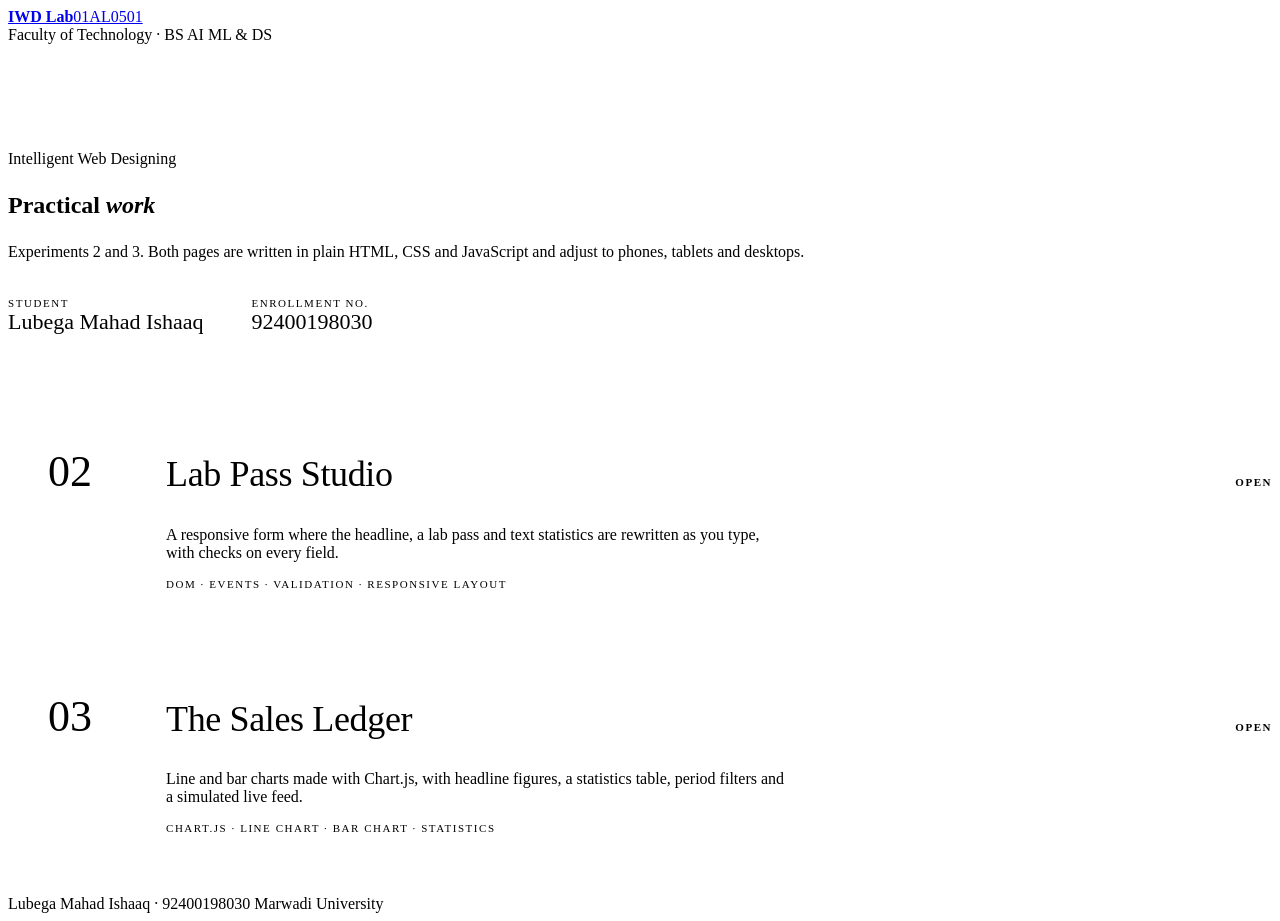
==== index.html @ a54226a1 "Add files via upload" ====
<!DOCTYPE html>
<html lang="en" data-theme="light">
<head>
  <meta charset="UTF-8">
  <meta name="viewport" content="width=device-width, initial-scale=1.0">
  <title>IWD Practicals | Lubega Mahad Ishaaq</title>
  <meta name="description" content="Intelligent Web Designing (01AL0501) practicals: Experiment 2 and Experiment 3.">
  <link rel="stylesheet" href="assets/css/base.css">
  <style>
    .hero { padding: clamp(40px, 7vw, 96px) 0 40px; border-bottom: 1px solid var(--ink); }
    .hero .kicker { margin-bottom: 24px; }
    .hero .deck { margin-top: 24px; }
    .who { display: flex; gap: 48px; flex-wrap: wrap; margin-top: 36px; }
    .who span { display: block; font-size: 11px; letter-spacing: .14em; text-transform: uppercase; color: var(--ink-2); }
    .who strong { font-family: var(--serif); font-weight: 400; font-size: 22px; }

    .list { list-style: none; }
    .item { border-bottom: 1px solid var(--rule); }
    .item a {
      display: grid; grid-template-columns: 90px minmax(0, 1fr) auto; gap: 28px; align-items: baseline;
      padding: 34px 0; color: inherit; text-decoration: none;
    }
    .num { font-family: var(--serif); font-size: 44px; line-height: 1; color: var(--ink-3); transition: color .2s; }
    .item h2 { font-family: var(--serif); font-weight: 400; font-size: clamp(26px, 3vw, 36px); line-height: 1.15; letter-spacing: -.01em; }
    .item p { margin-top: 8px; color: var(--ink-2); max-width: 620px; }
    .topics { margin-top: 12px; font-size: 11px; letter-spacing: .14em; text-transform: uppercase; color: var(--ink-3); }
    .go { font-size: 11px; letter-spacing: .14em; text-transform: uppercase; font-weight: 700; border-bottom: 1px solid var(--ink); padding-bottom: 3px; white-space: nowrap; }
    .item a:hover .num, .item a:hover h2 { color: var(--accent); }
    .item a:hover .go { color: var(--accent); border-color: var(--accent); }
    @media (max-width: 640px) {
      .item a { grid-template-columns: 1fr; gap: 10px; }
      .go { justify-self: start; }
    }
  </style>
</head>
<body>
  <header class="masthead">
    <div class="masthead-row">
      <a class="wordmark" href="./"><b>IWD Lab</b><span>01AL0501</span></a>
      <div class="mast-meta"><span class="hide-sm">Faculty of Technology &middot; BS AI ML &amp; DS</span></div>
    </div>
  </header>

  <main class="page">
    <section class="hero">
      <p class="kicker">Intelligent Web Designing</p>
      <h1 class="display">Practical <em>work</em></h1>
      <p class="deck">Experiments 2 and 3. Both pages are written in plain HTML, CSS and JavaScript and adjust to phones, tablets and desktops.</p>
      <div class="who">
        <div><span>Student</span><strong>Lubega Mahad Ishaaq</strong></div>
        <div><span>Enrollment no.</span><strong>92400198030</strong></div>
      </div>
    </section>

    <ul class="list">
      <li class="item">
        <a href="experiment-2/">
          <span class="num">02</span>
          <div>
            <h2>Lab Pass Studio</h2>
            <p>A responsive form where the headline, a lab pass and text statistics are rewritten as you type, with checks on every field.</p>
            <p class="topics">DOM &middot; Events &middot; Validation &middot; Responsive layout</p>
          </div>
          <span class="go">Open</span>
        </a>
      </li>
      <li class="item">
        <a href="experiment-3/">
          <span class="num">03</span>
          <div>
            <h2>The Sales Ledger</h2>
            <p>Line and bar charts made with Chart.js, with headline figures, a statistics table, period filters and a simulated live feed.</p>
            <p class="topics">Chart.js &middot; Line chart &middot; Bar chart &middot; Statistics</p>
          </div>
          <span class="go">Open</span>
        </a>
      </li>
    </ul>
  </main>

  <footer class="colophon">
    <span>Lubega Mahad Ishaaq &middot; 92400198030</span>
    <span>Marwadi University</span>
  </footer>

  <script>
    try { document.documentElement.dataset.theme = localStorage.getItem("iwd-theme") || "light"; } catch (e) {}
  </script>
</body>
</html>
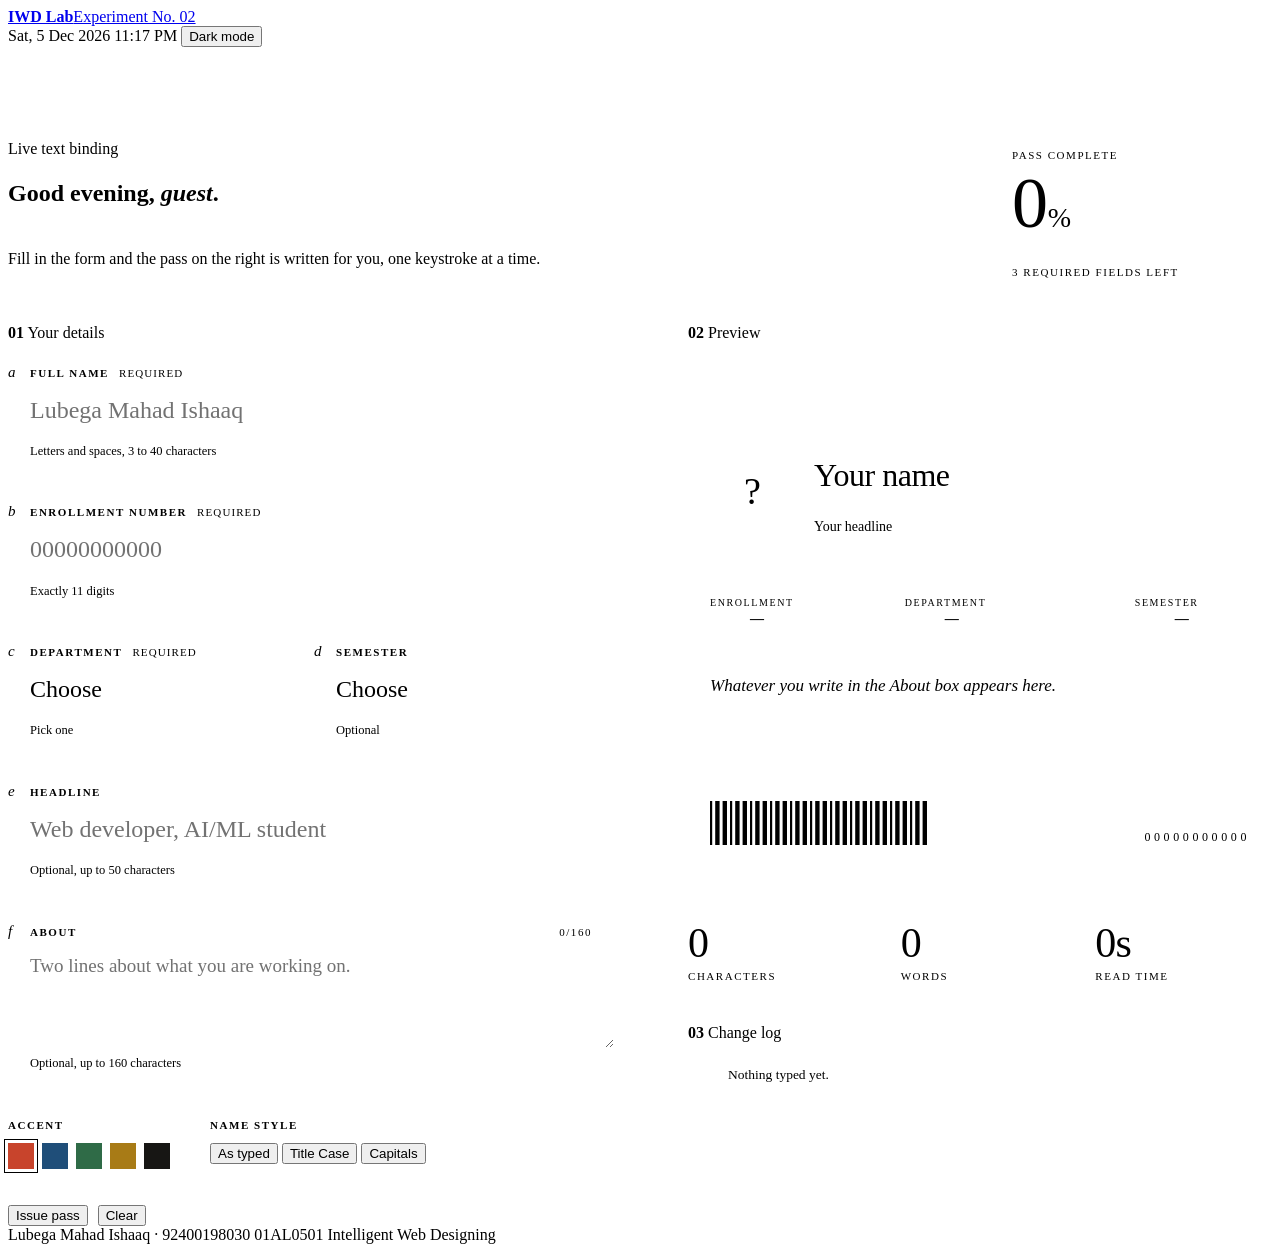
==== commit 39319bb9: "Add files via upload" ====
--- a/index.html
+++ b/index.html
@@ -3,88 +3,179 @@
 <head>
   <meta charset="UTF-8">
   <meta name="viewport" content="width=device-width, initial-scale=1.0">
-  <title>IWD Practicals | Lubega Mahad Ishaaq</title>
-  <meta name="description" content="Intelligent Web Designing (01AL0501) practicals: Experiment 2 and Experiment 3.">
-  <link rel="stylesheet" href="assets/css/base.css">
-  <style>
-    .hero { padding: clamp(40px, 7vw, 96px) 0 40px; border-bottom: 1px solid var(--ink); }
-    .hero .kicker { margin-bottom: 24px; }
-    .hero .deck { margin-top: 24px; }
-    .who { display: flex; gap: 48px; flex-wrap: wrap; margin-top: 36px; }
-    .who span { display: block; font-size: 11px; letter-spacing: .14em; text-transform: uppercase; color: var(--ink-2); }
-    .who strong { font-family: var(--serif); font-weight: 400; font-size: 22px; }
-
-    .list { list-style: none; }
-    .item { border-bottom: 1px solid var(--rule); }
-    .item a {
-      display: grid; grid-template-columns: 90px minmax(0, 1fr) auto; gap: 28px; align-items: baseline;
-      padding: 34px 0; color: inherit; text-decoration: none;
-    }
-    .num { font-family: var(--serif); font-size: 44px; line-height: 1; color: var(--ink-3); transition: color .2s; }
-    .item h2 { font-family: var(--serif); font-weight: 400; font-size: clamp(26px, 3vw, 36px); line-height: 1.15; letter-spacing: -.01em; }
-    .item p { margin-top: 8px; color: var(--ink-2); max-width: 620px; }
-    .topics { margin-top: 12px; font-size: 11px; letter-spacing: .14em; text-transform: uppercase; color: var(--ink-3); }
-    .go { font-size: 11px; letter-spacing: .14em; text-transform: uppercase; font-weight: 700; border-bottom: 1px solid var(--ink); padding-bottom: 3px; white-space: nowrap; }
-    .item a:hover .num, .item a:hover h2 { color: var(--accent); }
-    .item a:hover .go { color: var(--accent); border-color: var(--accent); }
-    @media (max-width: 640px) {
-      .item a { grid-template-columns: 1fr; gap: 10px; }
-      .go { justify-self: start; }
-    }
-  </style>
+  <title>Lab Pass Studio | IWD Experiment 2</title>
+  <meta name="description" content="Experiment 2: a responsive interface that rewrites page text as the user types.">
+  <link rel="stylesheet" href="../assets/css/base.css">
+  <link rel="stylesheet" href="style.css">
 </head>
 <body>
+
   <header class="masthead">
     <div class="masthead-row">
-      <a class="wordmark" href="./"><b>IWD Lab</b><span>01AL0501</span></a>
-      <div class="mast-meta"><span class="hide-sm">Faculty of Technology &middot; BS AI ML &amp; DS</span></div>
+      <a class="wordmark" href="../index.html"><b>IWD Lab</b><span>Experiment No. 02</span></a>
+      <div class="mast-meta">
+        <span class="hide-sm" id="clock">&nbsp;</span>
+        <button class="text-btn" id="themeBtn" type="button">Dark mode</button>
+      </div>
     </div>
   </header>
 
   <main class="page">
+
+    <!-- headline: rewritten by JavaScript as the user types -->
     <section class="hero">
-      <p class="kicker">Intelligent Web Designing</p>
-      <h1 class="display">Practical <em>work</em></h1>
-      <p class="deck">Experiments 2 and 3. Both pages are written in plain HTML, CSS and JavaScript and adjust to phones, tablets and desktops.</p>
-      <div class="who">
-        <div><span>Student</span><strong>Lubega Mahad Ishaaq</strong></div>
-        <div><span>Enrollment no.</span><strong>92400198030</strong></div>
+      <div class="hero-text">
+        <p class="kicker">Live text binding</p>
+        <h1 class="display" id="greeting">Good day, <em>guest</em>.</h1>
+        <p class="deck" id="deck">Fill in the form and the pass on the right is written for you, one keystroke at a time.</p>
+      </div>
+      <div class="meter" aria-live="polite">
+        <span class="meter-label">Pass complete</span>
+        <span class="meter-value"><span id="pctValue">0</span><small>%</small></span>
+        <div class="meter-track"><div class="meter-fill" id="pctFill"></div></div>
+        <span class="meter-note" id="pctNote">3 required fields left</span>
       </div>
     </section>
 
-    <ul class="list">
-      <li class="item">
-        <a href="experiment-2/">
-          <span class="num">02</span>
+    <section class="workspace">
+
+      <!-- left column: the form -->
+      <form class="form-col" id="profileForm" novalidate>
+        <div class="sec-label"><b>01</b> Your details</div>
+
+        <div class="field" data-field="name">
+          <label for="name"><span class="n">a</span>Full name <i>required</i></label>
+          <input type="text" id="name" name="name" placeholder="Lubega Mahad Ishaaq" autocomplete="name" maxlength="40">
+          <p class="hint" data-default="Letters and spaces, 3 to 40 characters">Letters and spaces, 3 to 40 characters</p>
+        </div>
+
+        <div class="field" data-field="enrollment">
+          <label for="enrollment"><span class="n">b</span>Enrollment number <i>required</i></label>
+          <input type="text" id="enrollment" name="enrollment" placeholder="00000000000" inputmode="numeric" maxlength="11">
+          <p class="hint" data-default="Exactly 11 digits">Exactly 11 digits</p>
+        </div>
+
+        <div class="pair">
+          <div class="field" data-field="department">
+            <label for="department"><span class="n">c</span>Department <i>required</i></label>
+            <select id="department" name="department">
+              <option value="">Choose</option>
+              <option>BS - AI ML &amp; DS</option>
+              <option>Computer Engineering</option>
+              <option>Information Technology</option>
+              <option>Electronics &amp; Communication</option>
+            </select>
+            <p class="hint" data-default="Pick one">Pick one</p>
+          </div>
+
+          <div class="field" data-field="semester">
+            <label for="semester"><span class="n">d</span>Semester</label>
+            <select id="semester" name="semester">
+              <option value="">Choose</option>
+              <option>Semester 3</option>
+              <option>Semester 4</option>
+              <option>Semester 5</option>
+              <option>Semester 6</option>
+            </select>
+            <p class="hint" data-default="Optional">Optional</p>
+          </div>
+        </div>
+
+        <div class="field" data-field="headline">
+          <label for="headline"><span class="n">e</span>Headline</label>
+          <input type="text" id="headline" name="headline" placeholder="Web developer, AI/ML student" maxlength="50">
+          <p class="hint" data-default="Optional, up to 50 characters">Optional, up to 50 characters</p>
+        </div>
+
+        <div class="field" data-field="about">
+          <label for="about"><span class="n">f</span>About <span class="counter" id="aboutCounter">0/160</span></label>
+          <textarea id="about" name="about" rows="3" maxlength="160" placeholder="Two lines about what you are working on."></textarea>
+          <p class="hint" data-default="Optional, up to 160 characters">Optional, up to 160 characters</p>
+        </div>
+
+        <div class="options">
           <div>
-            <h2>Lab Pass Studio</h2>
-            <p>A responsive form where the headline, a lab pass and text statistics are rewritten as you type, with checks on every field.</p>
-            <p class="topics">DOM &middot; Events &middot; Validation &middot; Responsive layout</p>
+            <span class="opt-label">Accent</span>
+            <div class="swatches" id="swatches" role="radiogroup" aria-label="Accent colour">
+              <button type="button" class="swatch active" data-color="#c8442c" data-name="Vermillion" style="--c:#c8442c" aria-label="Vermillion"></button>
+              <button type="button" class="swatch" data-color="#1f4e79" data-name="Navy" style="--c:#1f4e79" aria-label="Navy"></button>
+              <button type="button" class="swatch" data-color="#2f6b47" data-name="Forest" style="--c:#2f6b47" aria-label="Forest"></button>
+              <button type="button" class="swatch" data-color="#a87b16" data-name="Ochre" style="--c:#a87b16" aria-label="Ochre"></button>
+              <button type="button" class="swatch" data-color="#171614" data-name="Ink" style="--c:#171614" aria-label="Ink"></button>
+            </div>
           </div>
-          <span class="go">Open</span>
-        </a>
-      </li>
-      <li class="item">
-        <a href="experiment-3/">
-          <span class="num">03</span>
           <div>
-            <h2>The Sales Ledger</h2>
-            <p>Line and bar charts made with Chart.js, with headline figures, a statistics table, period filters and a simulated live feed.</p>
-            <p class="topics">Chart.js &middot; Line chart &middot; Bar chart &middot; Statistics</p>
+            <span class="opt-label">Name style</span>
+            <div class="tabs" id="caseControl">
+              <button type="button" data-case="normal" class="active">As typed</button>
+              <button type="button" data-case="title">Title Case</button>
+              <button type="button" data-case="upper">Capitals</button>
+            </div>
           </div>
-          <span class="go">Open</span>
-        </a>
-      </li>
-    </ul>
+        </div>
+
+        <div class="actions">
+          <button type="submit" class="btn">Issue pass</button>
+          <button type="button" class="btn ghost" id="resetBtn">Clear</button>
+        </div>
+      </form>
+
+      <!-- right column: everything here is written by script.js -->
+      <aside class="preview-col">
+        <div class="sec-label"><b>02</b> Preview</div>
+
+        <article class="pass" id="pass">
+          <header class="pass-top">
+            <span>IWD Lab Pass</span>
+            <span id="pvYear">2026</span>
+          </header>
+
+          <div class="pass-main">
+            <div class="monogram" id="pvInitials">?</div>
+            <div class="pass-id">
+              <h2 id="pvName">Your name</h2>
+              <p id="pvHeadline">Your headline</p>
+            </div>
+          </div>
+
+          <dl class="pass-meta">
+            <div><dt>Enrollment</dt><dd id="pvEnroll">&mdash;</dd></div>
+            <div><dt>Department</dt><dd id="pvDept">&mdash;</dd></div>
+            <div><dt>Semester</dt><dd id="pvSem">&mdash;</dd></div>
+          </dl>
+
+          <p class="pass-about" id="pvAbout">Whatever you write in the About box appears here.</p>
+
+          <footer class="pass-foot">
+            <svg class="barcode" id="barcode" viewBox="0 0 220 44" preserveAspectRatio="none" aria-hidden="true"></svg>
+            <span class="code-num" id="pvCode">00000000000</span>
+          </footer>
+
+          <span class="stamp" id="stamp">Issued</span>
+        </article>
+
+        <div class="figures">
+          <div><span id="stChars">0</span><small>Characters</small></div>
+          <div><span id="stWords">0</span><small>Words</small></div>
+          <div><span id="stRead">0s</span><small>Read time</small></div>
+        </div>
+
+        <div class="log">
+          <div class="sec-label"><b>03</b> Change log</div>
+          <ol id="log"><li class="empty">Nothing typed yet.</li></ol>
+        </div>
+      </aside>
+
+    </section>
   </main>
+
+  <div class="toast" id="toast" role="status" aria-live="polite"></div>
 
   <footer class="colophon">
     <span>Lubega Mahad Ishaaq &middot; 92400198030</span>
-    <span>Marwadi University</span>
+    <span>01AL0501 Intelligent Web Designing</span>
   </footer>
 
-  <script>
-    try { document.documentElement.dataset.theme = localStorage.getItem("iwd-theme") || "light"; } catch (e) {}
-  </script>
+  <script src="script.js"></script>
 </body>
 </html>
--- a/style.css
+++ b/style.css
@@ -0,0 +1,170 @@
+/* Experiment 2 page styles. Shared colours and fonts are in ../assets/css/base.css */
+
+:root { --pass: var(--accent); }
+
+/* ---------- hero ---------- */
+.hero {
+  display: grid; grid-template-columns: minmax(0, 1fr) 260px; gap: 48px; align-items: end;
+  padding: clamp(36px, 6vw, 80px) 0 40px;
+  border-bottom: 1px solid var(--ink);
+}
+.hero .kicker { margin-bottom: 22px; }
+.hero .display { min-height: 2em; }
+.hero .display em { color: var(--pass); transition: color .3s; }
+.hero .deck { margin-top: 22px; }
+
+.meter { display: flex; flex-direction: column; gap: 6px; padding-bottom: 6px; }
+.meter-label, .meter-note { font-size: 11px; letter-spacing: .14em; text-transform: uppercase; color: var(--ink-2); }
+.meter-value { font-family: var(--serif); font-size: 72px; line-height: 1; letter-spacing: -.03em; }
+.meter-value small { font-size: 28px; color: var(--ink-3); margin-left: 2px; }
+.meter-track { height: 3px; background: var(--rule); margin: 8px 0 4px; }
+.meter-fill { height: 100%; width: 0; background: var(--pass); transition: width .4s cubic-bezier(.2, .8, .2, 1); }
+
+/* ---------- two-column workspace ---------- */
+.workspace { display: grid; grid-template-columns: minmax(0, 1fr) minmax(0, 1fr); }
+.form-col { padding: 0 48px 0 0; border-right: 1px solid var(--rule); }
+.preview-col { padding: 0 0 0 48px; }
+
+/* ---------- form ---------- */
+.field { padding: 22px 0 6px; }
+.field label {
+  display: flex; align-items: baseline; gap: 10px;
+  font-size: 11px; letter-spacing: .14em; text-transform: uppercase; color: var(--ink-2); font-weight: 700;
+}
+.field label .n { font-family: var(--serif); font-style: italic; font-size: 15px; letter-spacing: 0; text-transform: none; color: var(--ink-3); font-weight: 400; width: 12px; }
+.field label i { font-style: normal; font-weight: 400; color: var(--ink-3); letter-spacing: .1em; }
+.field label .counter { margin-left: auto; font-weight: 400; color: var(--ink-3); }
+.field label .counter.near { color: var(--accent); }
+
+input, select, textarea {
+  display: block; width: 100%; margin-top: 8px;
+  font-family: var(--serif); font-size: 24px; line-height: 1.3; color: var(--ink);
+  background: transparent; border: 0; border-bottom: 1px solid var(--ink-3); border-radius: 0;
+  padding: 6px 0 10px 22px; outline: none; transition: border-color .2s;
+  -webkit-appearance: none; appearance: none;
+}
+textarea { font-size: 19px; resize: vertical; min-height: 84px; }
+select {
+  cursor: pointer;
+  background-image: linear-gradient(45deg, transparent 50%, var(--ink-2) 50%), linear-gradient(135deg, var(--ink-2) 50%, transparent 50%);
+  background-position: calc(100% - 12px) 55%, calc(100% - 6px) 55%;
+  background-size: 6px 6px; background-repeat: no-repeat;
+}
+select option { font-family: var(--sans); font-size: 15px; color: #171614; }
+::placeholder { color: var(--ink-3); opacity: .55; }
+input:focus, select:focus, textarea:focus { border-bottom: 1px solid var(--ink); box-shadow: 0 1px 0 var(--ink); }
+
+.hint { font-size: 12.5px; color: var(--ink-3); margin-top: 8px; padding-left: 22px; min-height: 19px; }
+.hint::before { display: inline-block; width: 16px; }
+.field.valid .hint { color: var(--good); }
+.field.valid .hint::before { content: "\2713"; }
+.field.invalid .hint { color: var(--bad); }
+.field.invalid .hint::before { content: "\2715"; }
+.field.invalid input, .field.invalid select, .field.invalid textarea { border-bottom-color: var(--bad); box-shadow: 0 1px 0 var(--bad); }
+
+.pair { display: grid; grid-template-columns: 1fr 1fr; gap: 28px; }
+
+.options { display: flex; gap: 40px; flex-wrap: wrap; padding: 26px 0 8px; }
+.opt-label { display: block; font-size: 11px; letter-spacing: .14em; text-transform: uppercase; color: var(--ink-2); font-weight: 700; margin-bottom: 12px; }
+.swatches { display: flex; gap: 8px; }
+.swatch {
+  width: 26px; height: 26px; background: var(--c); border: 0; cursor: pointer;
+  outline: 1px solid transparent; outline-offset: 3px; transition: outline-color .15s, transform .15s;
+}
+.swatch:hover { transform: translateY(-2px); }
+.swatch.active { outline-color: var(--ink); }
+
+.actions { display: flex; gap: 10px; padding-top: 28px; }
+
+/* ---------- the pass ---------- */
+.pass {
+  position: relative; margin-top: 28px; overflow: hidden;
+  background: var(--card); border: 1px solid var(--ink);
+  box-shadow: 10px 10px 0 -1px var(--paper), 10px 10px 0 0 var(--ink);
+}
+.pass-top {
+  display: flex; justify-content: space-between; padding: 12px 22px;
+  background: var(--pass); color: #fff; transition: background .3s;
+  font-size: 11px; letter-spacing: .2em; text-transform: uppercase; font-weight: 700;
+}
+.pass-main { display: flex; gap: 20px; align-items: center; padding: 26px 22px 20px; }
+.monogram {
+  flex: none; width: 84px; height: 84px; display: grid; place-items: center;
+  border: 1px solid var(--ink); font-family: var(--serif); font-size: 38px; letter-spacing: -.02em;
+  background: var(--paper);
+}
+.pass-id { min-width: 0; }
+.pass-id h2 { font-family: var(--serif); font-weight: 400; font-size: 32px; line-height: 1.08; letter-spacing: -.015em; word-break: break-word; }
+.pass-id p { margin-top: 6px; font-size: 14px; color: var(--pass); transition: color .3s; }
+
+.pass-meta { display: grid; grid-template-columns: 1.1fr 1.3fr .9fr; border-top: 1px solid var(--rule); border-bottom: 1px solid var(--rule); }
+.pass-meta div { padding: 12px 22px; border-right: 1px solid var(--rule); min-width: 0; }
+.pass-meta div:last-child { border-right: 0; }
+.pass-meta dt { font-size: 10px; letter-spacing: .16em; text-transform: uppercase; color: var(--ink-3); }
+.pass-meta dd { font-size: 14px; font-weight: 700; margin-top: 3px; word-break: break-word; }
+
+.pass-about { font-family: var(--serif); font-style: italic; font-size: 17px; line-height: 1.45; color: var(--ink-2); padding: 18px 22px; min-height: 92px; }
+
+.pass-foot { display: flex; align-items: flex-end; justify-content: space-between; gap: 16px; padding: 0 22px 20px; }
+.barcode { width: 220px; max-width: 60%; height: 44px; color: var(--ink); }
+.code-num { font-size: 12px; letter-spacing: .3em; color: var(--ink-2); }
+
+.placeholder { color: var(--ink-3) !important; }
+
+.stamp {
+  position: absolute; right: 22px; bottom: 46px; transform: rotate(-8deg) scale(1.4); opacity: 0;
+  border: 2px solid var(--pass); color: var(--pass); padding: 4px 12px;
+  font-size: 12px; font-weight: 700; letter-spacing: .24em; text-transform: uppercase;
+  transition: opacity .3s, transform .35s cubic-bezier(.2, 1.4, .4, 1);
+  pointer-events: none;
+}
+.stamp.on { opacity: .9; transform: rotate(-8deg) scale(1); }
+
+/* text flash when a value changes */
+.flash { animation: flash .6s ease; }
+@keyframes flash { from { background: color-mix(in srgb, var(--pass) 18%, transparent); } to { background: transparent; } }
+
+/* ---------- figures + log ---------- */
+.figures { display: grid; grid-template-columns: repeat(3, 1fr); margin-top: 40px; border-top: 1px solid var(--ink); border-bottom: 1px solid var(--rule); }
+.figures div { padding: 16px 0 14px 18px; border-left: 1px solid var(--rule); }
+.figures div:first-child { border-left: 0; padding-left: 0; }
+.figures span { display: block; font-family: var(--serif); font-size: 42px; line-height: 1.05; letter-spacing: -.02em; }
+.figures small { font-size: 11px; letter-spacing: .14em; text-transform: uppercase; color: var(--ink-2); }
+
+.log { margin-top: 26px; }
+.log ol { list-style: none; }
+.log li { display: flex; justify-content: space-between; gap: 12px; padding: 9px 0; border-bottom: 1px dotted var(--rule); font-size: 13.5px; }
+.log li time { color: var(--ink-3); font-size: 12px; }
+.log li.empty { color: var(--ink-3); }
+.log li:first-child:not(.empty) { animation: slideIn .35s ease; }
+@keyframes slideIn { from { opacity: 0; transform: translateY(-6px); } to { opacity: 1; transform: none; } }
+
+/* ---------- toast ---------- */
+.toast {
+  position: fixed; left: 50%; bottom: 28px; transform: translate(-50%, 20px); opacity: 0; pointer-events: none;
+  background: var(--ink); color: var(--paper); padding: 14px 22px; font-size: 13px; letter-spacing: .04em;
+  transition: opacity .25s, transform .25s; max-width: calc(100% - 32px);
+}
+.toast.show { opacity: 1; transform: translate(-50%, 0); }
+
+/* ---------- responsive ---------- */
+@media (max-width: 960px) {
+  .hero { grid-template-columns: 1fr; gap: 28px; }
+  .meter { max-width: 320px; }
+  .workspace { grid-template-columns: 1fr; }
+  .form-col { padding: 0; border-right: 0; }
+  .preview-col { padding: 40px 0 0; }
+}
+@media (max-width: 560px) {
+  .pair { grid-template-columns: 1fr; gap: 0; }
+  input, select { font-size: 20px; }
+  .pass-meta { grid-template-columns: 1fr 1fr; }
+  .pass-meta div:nth-child(2) { border-right: 0; }
+  .pass-meta div:last-child { grid-column: span 2; border-top: 1px solid var(--rule); }
+  .pass-main { padding: 22px 18px 18px; }
+  .monogram { width: 64px; height: 64px; font-size: 28px; }
+  .pass-id h2 { font-size: 26px; }
+  .figures span { font-size: 32px; }
+  .actions .btn { flex: 1; }
+  .meter-value { font-size: 56px; }
+}
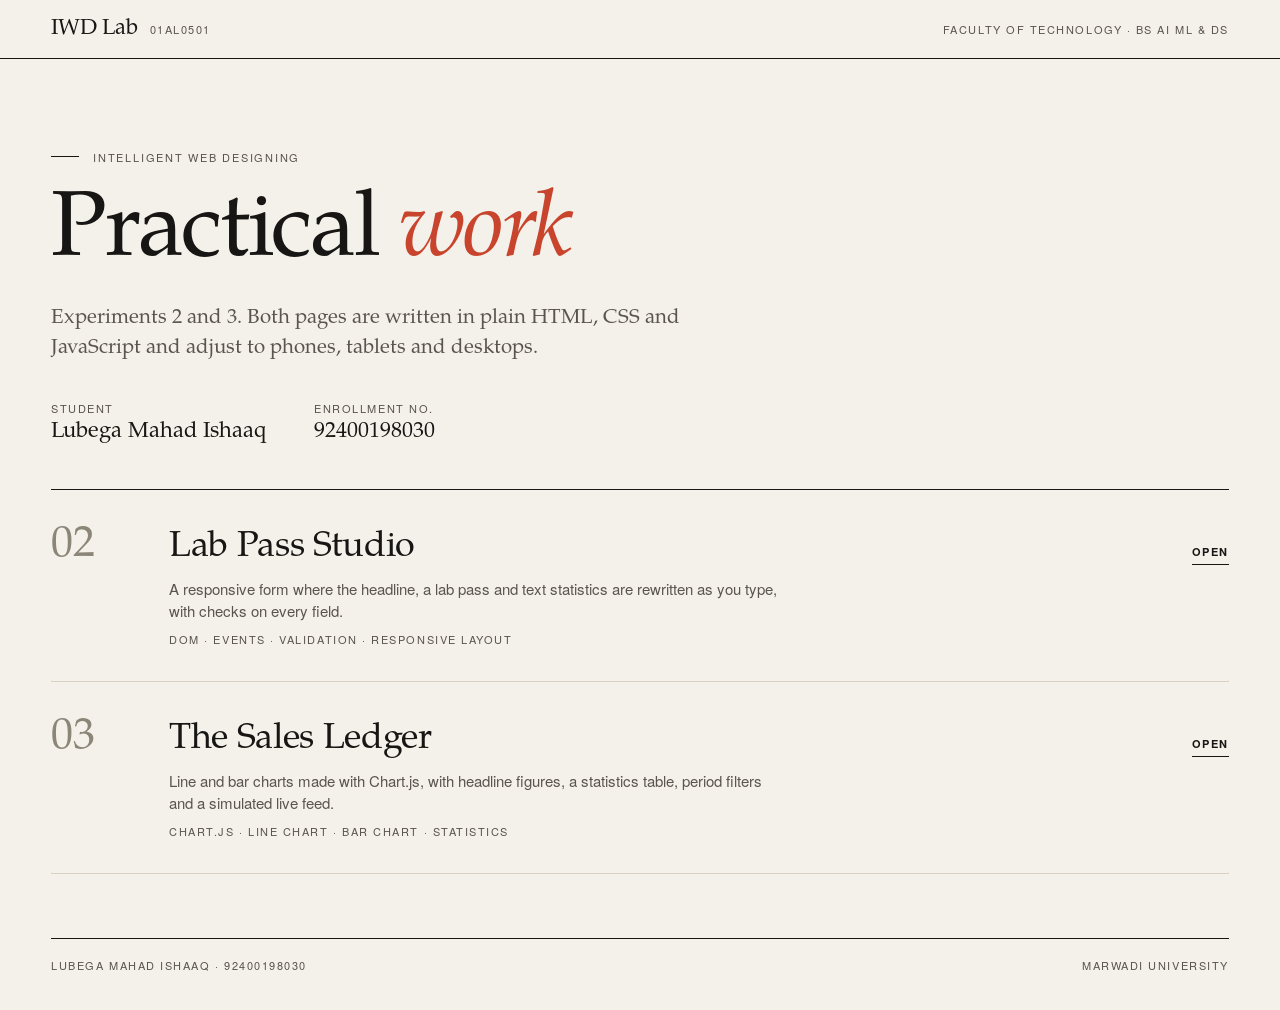
==== commit 360f4434: "Add home page and README" ====
--- a/index.html
+++ b/index.html
@@ -3,179 +3,88 @@
 <head>
   <meta charset="UTF-8">
   <meta name="viewport" content="width=device-width, initial-scale=1.0">
-  <title>Lab Pass Studio | IWD Experiment 2</title>
-  <meta name="description" content="Experiment 2: a responsive interface that rewrites page text as the user types.">
-  <link rel="stylesheet" href="../assets/css/base.css">
-  <link rel="stylesheet" href="style.css">
+  <title>IWD Practicals | Lubega Mahad Ishaaq</title>
+  <meta name="description" content="Intelligent Web Designing (01AL0501) practicals: Experiment 2 and Experiment 3.">
+  <link rel="stylesheet" href="assets/css/base.css">
+  <style>
+    .hero { padding: clamp(40px, 7vw, 96px) 0 40px; border-bottom: 1px solid var(--ink); }
+    .hero .kicker { margin-bottom: 24px; }
+    .hero .deck { margin-top: 24px; }
+    .who { display: flex; gap: 48px; flex-wrap: wrap; margin-top: 36px; }
+    .who span { display: block; font-size: 11px; letter-spacing: .14em; text-transform: uppercase; color: var(--ink-2); }
+    .who strong { font-family: var(--serif); font-weight: 400; font-size: 22px; }
+
+    .list { list-style: none; }
+    .item { border-bottom: 1px solid var(--rule); }
+    .item a {
+      display: grid; grid-template-columns: 90px minmax(0, 1fr) auto; gap: 28px; align-items: baseline;
+      padding: 34px 0; color: inherit; text-decoration: none;
+    }
+    .num { font-family: var(--serif); font-size: 44px; line-height: 1; color: var(--ink-3); transition: color .2s; }
+    .item h2 { font-family: var(--serif); font-weight: 400; font-size: clamp(26px, 3vw, 36px); line-height: 1.15; letter-spacing: -.01em; }
+    .item p { margin-top: 8px; color: var(--ink-2); max-width: 620px; }
+    .topics { margin-top: 12px; font-size: 11px; letter-spacing: .14em; text-transform: uppercase; color: var(--ink-3); }
+    .go { font-size: 11px; letter-spacing: .14em; text-transform: uppercase; font-weight: 700; border-bottom: 1px solid var(--ink); padding-bottom: 3px; white-space: nowrap; }
+    .item a:hover .num, .item a:hover h2 { color: var(--accent); }
+    .item a:hover .go { color: var(--accent); border-color: var(--accent); }
+    @media (max-width: 640px) {
+      .item a { grid-template-columns: 1fr; gap: 10px; }
+      .go { justify-self: start; }
+    }
+  </style>
 </head>
 <body>
-
   <header class="masthead">
     <div class="masthead-row">
-      <a class="wordmark" href="../index.html"><b>IWD Lab</b><span>Experiment No. 02</span></a>
-      <div class="mast-meta">
-        <span class="hide-sm" id="clock">&nbsp;</span>
-        <button class="text-btn" id="themeBtn" type="button">Dark mode</button>
-      </div>
+      <a class="wordmark" href="./"><b>IWD Lab</b><span>01AL0501</span></a>
+      <div class="mast-meta"><span class="hide-sm">Faculty of Technology &middot; BS AI ML &amp; DS</span></div>
     </div>
   </header>
 
   <main class="page">
-
-    <!-- headline: rewritten by JavaScript as the user types -->
     <section class="hero">
-      <div class="hero-text">
-        <p class="kicker">Live text binding</p>
-        <h1 class="display" id="greeting">Good day, <em>guest</em>.</h1>
-        <p class="deck" id="deck">Fill in the form and the pass on the right is written for you, one keystroke at a time.</p>
-      </div>
-      <div class="meter" aria-live="polite">
-        <span class="meter-label">Pass complete</span>
-        <span class="meter-value"><span id="pctValue">0</span><small>%</small></span>
-        <div class="meter-track"><div class="meter-fill" id="pctFill"></div></div>
-        <span class="meter-note" id="pctNote">3 required fields left</span>
+      <p class="kicker">Intelligent Web Designing</p>
+      <h1 class="display">Practical <em>work</em></h1>
+      <p class="deck">Experiments 2 and 3. Both pages are written in plain HTML, CSS and JavaScript and adjust to phones, tablets and desktops.</p>
+      <div class="who">
+        <div><span>Student</span><strong>Lubega Mahad Ishaaq</strong></div>
+        <div><span>Enrollment no.</span><strong>92400198030</strong></div>
       </div>
     </section>
 
-    <section class="workspace">
-
-      <!-- left column: the form -->
-      <form class="form-col" id="profileForm" novalidate>
-        <div class="sec-label"><b>01</b> Your details</div>
-
-        <div class="field" data-field="name">
-          <label for="name"><span class="n">a</span>Full name <i>required</i></label>
-          <input type="text" id="name" name="name" placeholder="Lubega Mahad Ishaaq" autocomplete="name" maxlength="40">
-          <p class="hint" data-default="Letters and spaces, 3 to 40 characters">Letters and spaces, 3 to 40 characters</p>
-        </div>
-
-        <div class="field" data-field="enrollment">
-          <label for="enrollment"><span class="n">b</span>Enrollment number <i>required</i></label>
-          <input type="text" id="enrollment" name="enrollment" placeholder="00000000000" inputmode="numeric" maxlength="11">
-          <p class="hint" data-default="Exactly 11 digits">Exactly 11 digits</p>
-        </div>
-
-        <div class="pair">
-          <div class="field" data-field="department">
-            <label for="department"><span class="n">c</span>Department <i>required</i></label>
-            <select id="department" name="department">
-              <option value="">Choose</option>
-              <option>BS - AI ML &amp; DS</option>
-              <option>Computer Engineering</option>
-              <option>Information Technology</option>
-              <option>Electronics &amp; Communication</option>
-            </select>
-            <p class="hint" data-default="Pick one">Pick one</p>
+    <ul class="list">
+      <li class="item">
+        <a href="experiment-2/">
+          <span class="num">02</span>
+          <div>
+            <h2>Lab Pass Studio</h2>
+            <p>A responsive form where the headline, a lab pass and text statistics are rewritten as you type, with checks on every field.</p>
+            <p class="topics">DOM &middot; Events &middot; Validation &middot; Responsive layout</p>
           </div>
-
-          <div class="field" data-field="semester">
-            <label for="semester"><span class="n">d</span>Semester</label>
-            <select id="semester" name="semester">
-              <option value="">Choose</option>
-              <option>Semester 3</option>
-              <option>Semester 4</option>
-              <option>Semester 5</option>
-              <option>Semester 6</option>
-            </select>
-            <p class="hint" data-default="Optional">Optional</p>
+          <span class="go">Open</span>
+        </a>
+      </li>
+      <li class="item">
+        <a href="experiment-3/">
+          <span class="num">03</span>
+          <div>
+            <h2>The Sales Ledger</h2>
+            <p>Line and bar charts made with Chart.js, with headline figures, a statistics table, period filters and a simulated live feed.</p>
+            <p class="topics">Chart.js &middot; Line chart &middot; Bar chart &middot; Statistics</p>
           </div>
-        </div>
-
-        <div class="field" data-field="headline">
-          <label for="headline"><span class="n">e</span>Headline</label>
-          <input type="text" id="headline" name="headline" placeholder="Web developer, AI/ML student" maxlength="50">
-          <p class="hint" data-default="Optional, up to 50 characters">Optional, up to 50 characters</p>
-        </div>
-
-        <div class="field" data-field="about">
-          <label for="about"><span class="n">f</span>About <span class="counter" id="aboutCounter">0/160</span></label>
-          <textarea id="about" name="about" rows="3" maxlength="160" placeholder="Two lines about what you are working on."></textarea>
-          <p class="hint" data-default="Optional, up to 160 characters">Optional, up to 160 characters</p>
-        </div>
-
-        <div class="options">
-          <div>
-            <span class="opt-label">Accent</span>
-            <div class="swatches" id="swatches" role="radiogroup" aria-label="Accent colour">
-              <button type="button" class="swatch active" data-color="#c8442c" data-name="Vermillion" style="--c:#c8442c" aria-label="Vermillion"></button>
-              <button type="button" class="swatch" data-color="#1f4e79" data-name="Navy" style="--c:#1f4e79" aria-label="Navy"></button>
-              <button type="button" class="swatch" data-color="#2f6b47" data-name="Forest" style="--c:#2f6b47" aria-label="Forest"></button>
-              <button type="button" class="swatch" data-color="#a87b16" data-name="Ochre" style="--c:#a87b16" aria-label="Ochre"></button>
-              <button type="button" class="swatch" data-color="#171614" data-name="Ink" style="--c:#171614" aria-label="Ink"></button>
-            </div>
-          </div>
-          <div>
-            <span class="opt-label">Name style</span>
-            <div class="tabs" id="caseControl">
-              <button type="button" data-case="normal" class="active">As typed</button>
-              <button type="button" data-case="title">Title Case</button>
-              <button type="button" data-case="upper">Capitals</button>
-            </div>
-          </div>
-        </div>
-
-        <div class="actions">
-          <button type="submit" class="btn">Issue pass</button>
-          <button type="button" class="btn ghost" id="resetBtn">Clear</button>
-        </div>
-      </form>
-
-      <!-- right column: everything here is written by script.js -->
-      <aside class="preview-col">
-        <div class="sec-label"><b>02</b> Preview</div>
-
-        <article class="pass" id="pass">
-          <header class="pass-top">
-            <span>IWD Lab Pass</span>
-            <span id="pvYear">2026</span>
-          </header>
-
-          <div class="pass-main">
-            <div class="monogram" id="pvInitials">?</div>
-            <div class="pass-id">
-              <h2 id="pvName">Your name</h2>
-              <p id="pvHeadline">Your headline</p>
-            </div>
-          </div>
-
-          <dl class="pass-meta">
-            <div><dt>Enrollment</dt><dd id="pvEnroll">&mdash;</dd></div>
-            <div><dt>Department</dt><dd id="pvDept">&mdash;</dd></div>
-            <div><dt>Semester</dt><dd id="pvSem">&mdash;</dd></div>
-          </dl>
-
-          <p class="pass-about" id="pvAbout">Whatever you write in the About box appears here.</p>
-
-          <footer class="pass-foot">
-            <svg class="barcode" id="barcode" viewBox="0 0 220 44" preserveAspectRatio="none" aria-hidden="true"></svg>
-            <span class="code-num" id="pvCode">00000000000</span>
-          </footer>
-
-          <span class="stamp" id="stamp">Issued</span>
-        </article>
-
-        <div class="figures">
-          <div><span id="stChars">0</span><small>Characters</small></div>
-          <div><span id="stWords">0</span><small>Words</small></div>
-          <div><span id="stRead">0s</span><small>Read time</small></div>
-        </div>
-
-        <div class="log">
-          <div class="sec-label"><b>03</b> Change log</div>
-          <ol id="log"><li class="empty">Nothing typed yet.</li></ol>
-        </div>
-      </aside>
-
-    </section>
+          <span class="go">Open</span>
+        </a>
+      </li>
+    </ul>
   </main>
-
-  <div class="toast" id="toast" role="status" aria-live="polite"></div>
 
   <footer class="colophon">
     <span>Lubega Mahad Ishaaq &middot; 92400198030</span>
-    <span>01AL0501 Intelligent Web Designing</span>
+    <span>Marwadi University</span>
   </footer>
 
-  <script src="script.js"></script>
+  <script>
+    try { document.documentElement.dataset.theme = localStorage.getItem("iwd-theme") || "light"; } catch (e) {}
+  </script>
 </body>
 </html>
--- a/assets/css/base.css
+++ b/assets/css/base.css
@@ -0,0 +1,133 @@
+/* Shared styles for both experiments: fonts, colours, masthead, controls.
+   Fonts are TeX Gyre Pagella (serif) and TeX Gyre Heros (sans), stored in /assets/fonts. */
+
+@font-face { font-family: "Pagella"; src: url("../fonts/texgyrepagella-regular.woff") format("woff"); font-weight: 400; font-style: normal; font-display: swap; }
+@font-face { font-family: "Pagella"; src: url("../fonts/texgyrepagella-italic.woff") format("woff"); font-weight: 400; font-style: italic; font-display: swap; }
+@font-face { font-family: "Heros"; src: url("../fonts/texgyreheros-regular.woff") format("woff"); font-weight: 400; font-display: swap; }
+@font-face { font-family: "Heros"; src: url("../fonts/texgyreheros-bold.woff") format("woff"); font-weight: 700; font-display: swap; }
+
+:root {
+  --paper: #f4f1ea;
+  --paper-2: #ebe6db;
+  --card: #fbfaf6;
+  --ink: #171614;
+  --ink-2: #5a554c;
+  --ink-3: #8c8679;
+  --rule: #d8d1c2;
+  --accent: #c8442c;
+  --good: #2f6b47;
+  --bad: #c8442c;
+  --serif: "Pagella", "Palatino Linotype", Palatino, Georgia, serif;
+  --sans: "Heros", "Helvetica Neue", Helvetica, Arial, sans-serif;
+  --gutter: clamp(18px, 4vw, 56px);
+}
+
+[data-theme="dark"] {
+  --paper: #121110;
+  --paper-2: #1c1a17;
+  --card: #191815;
+  --ink: #ede7da;
+  --ink-2: #b1aa9c;
+  --ink-3: #7d776c;
+  --rule: #34312b;
+  --accent: #e8694c;
+  --good: #7fbf95;
+  --bad: #e8694c;
+}
+
+* { box-sizing: border-box; margin: 0; padding: 0; }
+
+html { -webkit-text-size-adjust: 100%; }
+
+body {
+  background: var(--paper);
+  color: var(--ink);
+  font-family: var(--sans);
+  font-size: 15px;
+  line-height: 1.5;
+  font-variant-numeric: tabular-nums;
+  -webkit-font-smoothing: antialiased;
+  transition: background-color .25s ease, color .25s ease;
+}
+
+::selection { background: var(--accent); color: var(--paper); }
+
+/* ---------- masthead ---------- */
+.masthead {
+  padding: 0 var(--gutter);
+  border-bottom: 1px solid var(--ink);
+  position: sticky; top: 0; z-index: 20;
+  background: var(--paper);
+}
+.masthead-row {
+  max-width: 1280px; margin: 0 auto; height: 58px;
+  display: flex; align-items: center; justify-content: space-between; gap: 16px;
+}
+.wordmark { display: flex; align-items: baseline; gap: 12px; color: inherit; text-decoration: none; }
+.wordmark b { font-family: var(--serif); font-weight: 400; font-size: 22px; letter-spacing: -.01em; }
+.wordmark span { font-size: 11px; letter-spacing: .14em; text-transform: uppercase; color: var(--ink-2); }
+.mast-meta { display: flex; align-items: center; gap: 22px; font-size: 11px; letter-spacing: .14em; text-transform: uppercase; color: var(--ink-2); }
+
+.text-btn {
+  font: inherit; font-size: 11px; letter-spacing: .14em; text-transform: uppercase; font-weight: 700;
+  color: var(--ink); background: none; border: 0; cursor: pointer; padding: 4px 0;
+  border-bottom: 1px solid var(--ink);
+}
+.text-btn:hover { color: var(--accent); border-color: var(--accent); }
+
+/* ---------- page frame ---------- */
+.page { max-width: calc(1280px + 2 * var(--gutter)); margin: 0 auto; padding: 0 var(--gutter); }
+
+.kicker {
+  font-size: 11px; letter-spacing: .16em; text-transform: uppercase; color: var(--ink-2);
+  display: flex; gap: 14px; align-items: center;
+}
+.kicker::before { content: ""; width: 28px; height: 1px; background: var(--ink); }
+
+.display {
+  font-family: var(--serif); font-weight: 400;
+  font-size: clamp(42px, 7.2vw, 104px); line-height: .98; letter-spacing: -.025em;
+}
+.display em { color: var(--accent); }
+
+.deck { font-family: var(--serif); font-size: clamp(18px, 1.6vw, 21px); line-height: 1.45; color: var(--ink-2); max-width: 640px; }
+
+.sec-label {
+  display: flex; align-items: baseline; gap: 12px; padding: 14px 0; border-bottom: 1px solid var(--rule);
+  font-size: 11px; letter-spacing: .16em; text-transform: uppercase; color: var(--ink-2);
+}
+.sec-label b { color: var(--ink); font-weight: 700; }
+
+/* text tabs used as segmented controls */
+.tabs { display: inline-flex; gap: 18px; flex-wrap: wrap; }
+.tabs button {
+  font: inherit; font-size: 13px; color: var(--ink-3); background: none; border: 0; cursor: pointer;
+  padding: 4px 0; border-bottom: 2px solid transparent; transition: color .15s, border-color .15s;
+}
+.tabs button:hover { color: var(--ink); }
+.tabs button.active { color: var(--ink); border-bottom-color: var(--accent); }
+
+/* buttons */
+.btn {
+  font: inherit; font-size: 13px; font-weight: 700; letter-spacing: .06em; text-transform: uppercase;
+  padding: 14px 22px; border: 1px solid var(--ink); background: var(--ink); color: var(--paper);
+  cursor: pointer; transition: background .15s, color .15s;
+}
+.btn:hover { background: var(--accent); border-color: var(--accent); }
+.btn.ghost { background: transparent; color: var(--ink); }
+.btn.ghost:hover { background: var(--ink); color: var(--paper); border-color: var(--ink); }
+
+/* footer */
+.colophon {
+  max-width: 1280px; margin: 64px auto 0; padding: 18px 0 36px;
+  display: flex; justify-content: space-between; gap: 12px; flex-wrap: wrap;
+  border-top: 1px solid var(--ink);
+  font-size: 11px; letter-spacing: .14em; text-transform: uppercase; color: var(--ink-2);
+}
+
+@media (max-width: 1376px) { .colophon { margin-left: var(--gutter); margin-right: var(--gutter); } }
+
+@media (max-width: 640px) {
+  .mast-meta .hide-sm { display: none; }
+  .wordmark span { display: none; }
+}
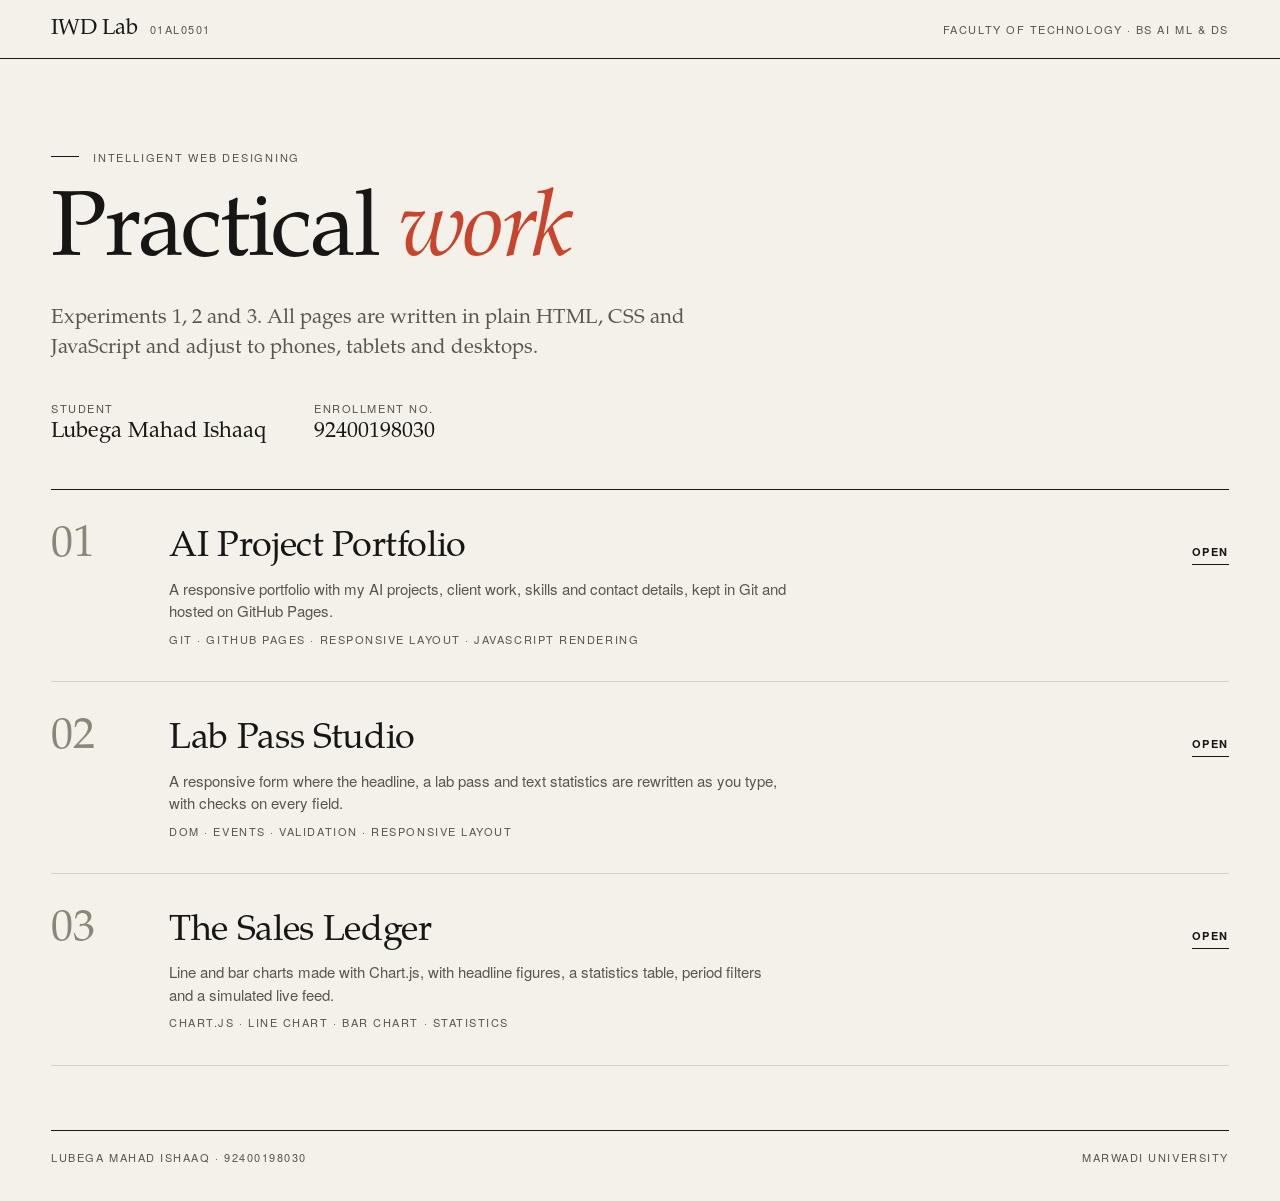
==== commit cefa8197: "Link experiment 1 from home page and README" ====
--- a/index.html
+++ b/index.html
@@ -4,7 +4,7 @@
   <meta charset="UTF-8">
   <meta name="viewport" content="width=device-width, initial-scale=1.0">
   <title>IWD Practicals | Lubega Mahad Ishaaq</title>
-  <meta name="description" content="Intelligent Web Designing (01AL0501) practicals: Experiment 2 and Experiment 3.">
+  <meta name="description" content="Intelligent Web Designing (01AL0501) practicals: Experiments 1, 2 and 3.">
   <link rel="stylesheet" href="assets/css/base.css">
   <style>
     .hero { padding: clamp(40px, 7vw, 96px) 0 40px; border-bottom: 1px solid var(--ink); }
@@ -45,7 +45,7 @@
     <section class="hero">
       <p class="kicker">Intelligent Web Designing</p>
       <h1 class="display">Practical <em>work</em></h1>
-      <p class="deck">Experiments 2 and 3. Both pages are written in plain HTML, CSS and JavaScript and adjust to phones, tablets and desktops.</p>
+      <p class="deck">Experiments 1, 2 and 3. All pages are written in plain HTML, CSS and JavaScript and adjust to phones, tablets and desktops.</p>
       <div class="who">
         <div><span>Student</span><strong>Lubega Mahad Ishaaq</strong></div>
         <div><span>Enrollment no.</span><strong>92400198030</strong></div>
@@ -53,6 +53,17 @@
     </section>
 
     <ul class="list">
+      <li class="item">
+        <a href="experiment-1/">
+          <span class="num">01</span>
+          <div>
+            <h2>AI Project Portfolio</h2>
+            <p>A responsive portfolio with my AI projects, client work, skills and contact details, kept in Git and hosted on GitHub Pages.</p>
+            <p class="topics">Git &middot; GitHub Pages &middot; Responsive layout &middot; JavaScript rendering</p>
+          </div>
+          <span class="go">Open</span>
+        </a>
+      </li>
       <li class="item">
         <a href="experiment-2/">
           <span class="num">02</span>
